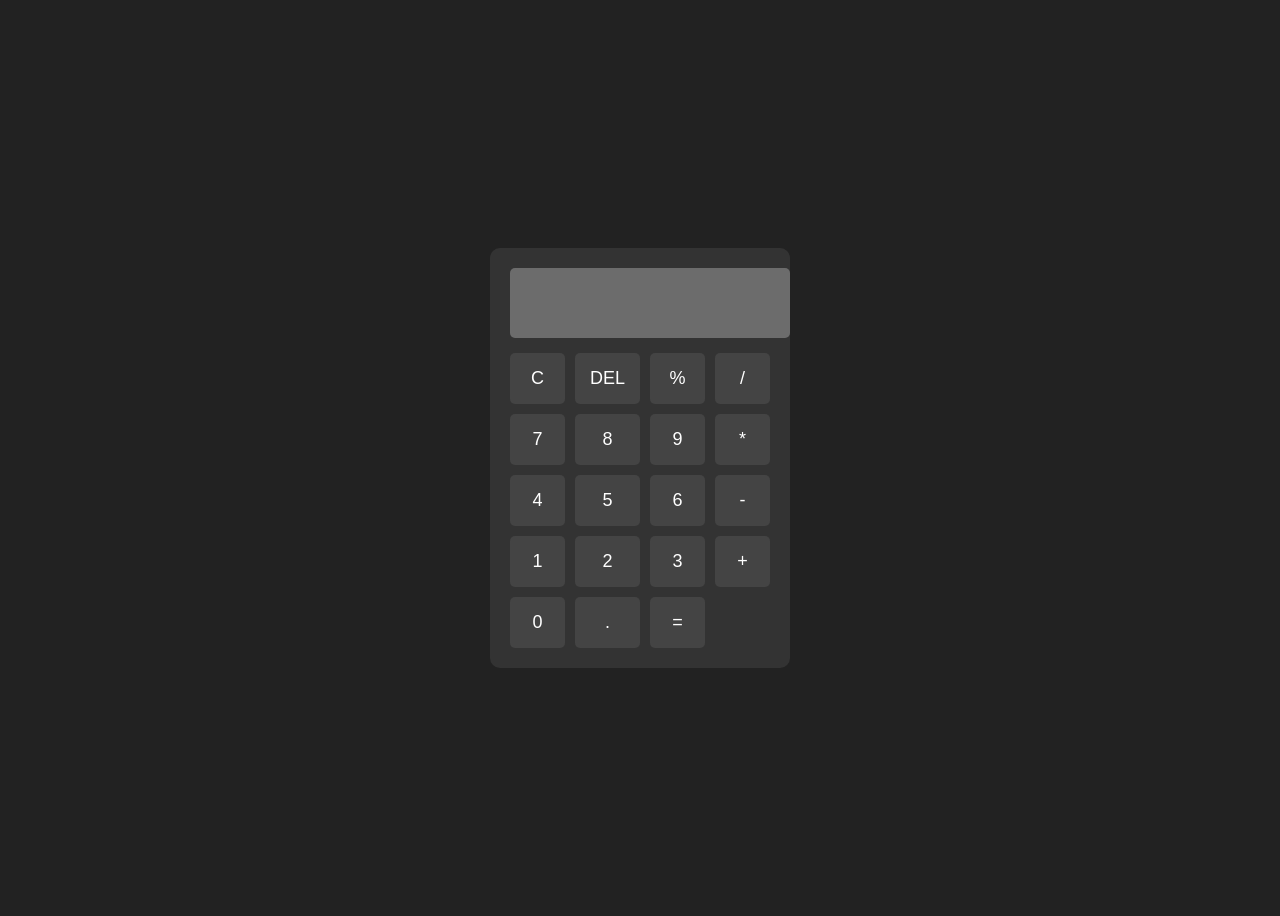
==== index.html @ 801c64b6 "Demo Calculator" ====
<!DOCTYPE html>
<html lang="en">
<head>
<meta charset="UTF-8">
<meta name="viewport" content="width=device-width, initial-scale=1.0">
<title>Calculator</title>
<link rel="stylesheet" href="style.css">
</head>

<body>

<div class="calculator">

<input type="text" id="display" disabled>

<div class="buttons">

<button onclick="clearDisplay()">C</button>
<button onclick="deleteLast()">DEL</button>
<button onclick="appendValue('%')">%</button>
<button onclick="appendValue('/')">/</button>

<button onclick="appendValue('7')">7</button>
<button onclick="appendValue('8')">8</button>
<button onclick="appendValue('9')">9</button>
<button onclick="appendValue('*')">*</button>

<button onclick="appendValue('4')">4</button>
<button onclick="appendValue('5')">5</button>
<button onclick="appendValue('6')">6</button>
<button onclick="appendValue('-')">-</button>

<button onclick="appendValue('1')">1</button>
<button onclick="appendValue('2')">2</button>
<button onclick="appendValue('3')">3</button>
<button onclick="appendValue('+')">+</button>

<button onclick="appendValue('0')">0</button>
<button onclick="appendValue('.')">.</button>
<button onclick="calculate()">=</button>

</div>

</div>

<script src="script.js"></script>

</body>
</html>
---- style.css ----
body{
font-family: Arial, sans-serif;
background:#222;
display:flex;
justify-content:center;
align-items:center;
height:100vh;
}

.calculator{
background:#333;
padding:20px;
border-radius:10px;
width:260px;
}

#display{
width:100%;
height:50px;
font-size:22px;
margin-bottom:15px;
text-align:right;
padding:10px;
border:none;
border-radius:5px;
}

.buttons{
display:grid;
grid-template-columns:repeat(4,1fr);
gap:10px;
}

button{
padding:15px;
font-size:18px;
border:none;
border-radius:5px;
cursor:pointer;
background:#444;
color:white;
transition:0.2s;
}

button:hover{
background:#666;
}
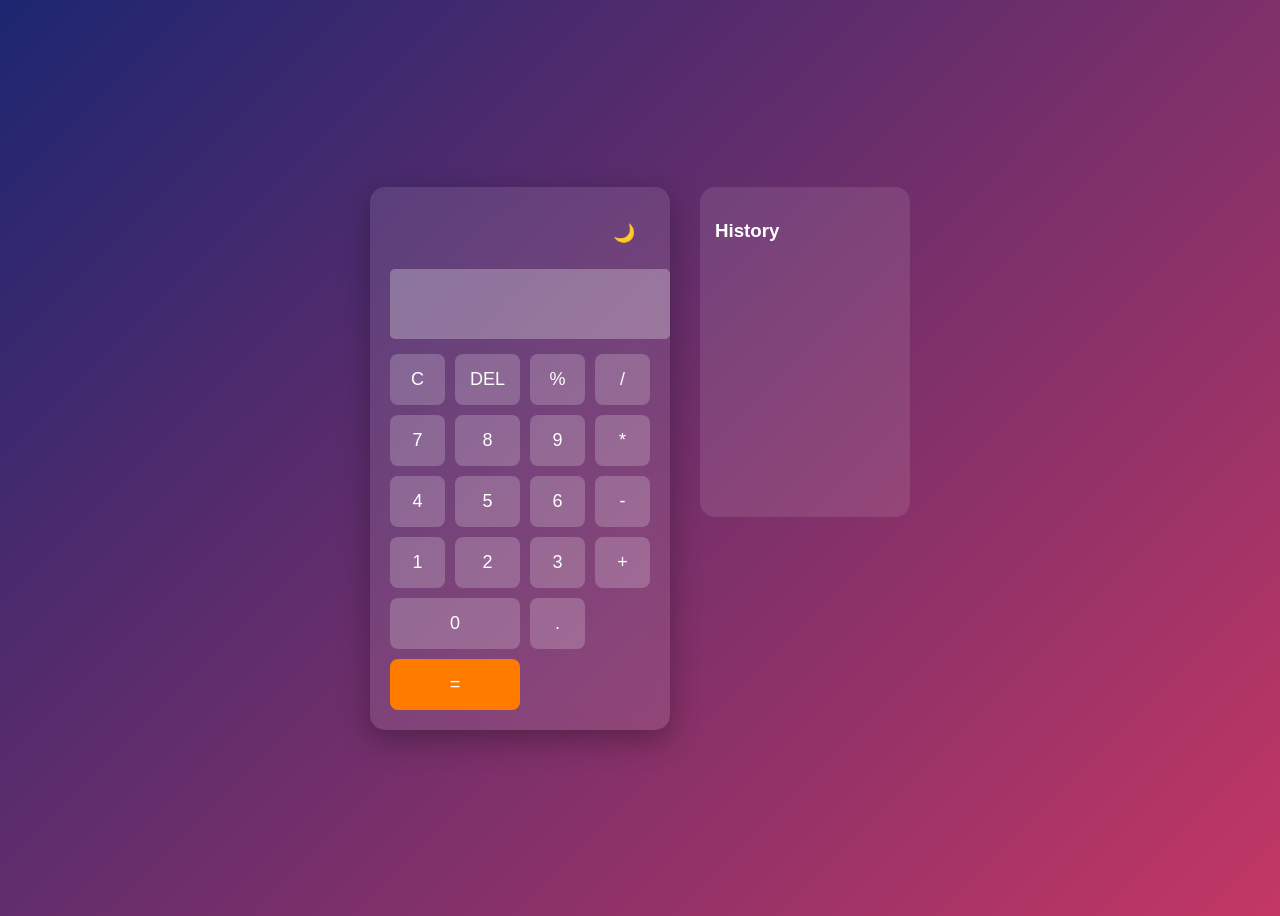
==== commit 9b0fb07f: "History feature added" ====
--- a/index.html
+++ b/index.html
@@ -2,14 +2,19 @@
 <html lang="en">
 <head>
 <meta charset="UTF-8">
-<meta name="viewport" content="width=device-width, initial-scale=1.0">
-<title>Calculator</title>
+<title>Advanced Calculator</title>
 <link rel="stylesheet" href="style.css">
 </head>
 
 <body>
 
+<div class="container">
+
 <div class="calculator">
+
+<div class="top-bar">
+<button onclick="toggleMode()">🌙</button>
+</div>
 
 <input type="text" id="display" disabled>
 
@@ -35,10 +40,17 @@
 <button onclick="appendValue('3')">3</button>
 <button onclick="appendValue('+')">+</button>
 
-<button onclick="appendValue('0')">0</button>
+<button class="zero" onclick="appendValue('0')">0</button>
 <button onclick="appendValue('.')">.</button>
-<button onclick="calculate()">=</button>
+<button class="equal" onclick="calculate()">=</button>
 
+</div>
+
+</div>
+
+<div class="history">
+<h3>History</h3>
+<ul id="historyList"></ul>
 </div>
 
 </div>
--- a/style.css
+++ b/style.css
@@ -1,28 +1,48 @@
 body{
-font-family: Arial, sans-serif;
-background:#222;
+font-family: Arial;
+background: linear-gradient(135deg,#1d2671,#c33764);
+height:100vh;
 display:flex;
 justify-content:center;
 align-items:center;
-height:100vh;
+color:white;
+}
+
+.container{
+display:flex;
+gap:30px;
 }
 
 .calculator{
-background:#333;
+background:rgba(255,255,255,0.1);
+backdrop-filter:blur(10px);
 padding:20px;
-border-radius:10px;
+border-radius:15px;
+box-shadow:0 10px 30px rgba(0,0,0,0.3);
 width:260px;
+}
+
+.top-bar{
+text-align:right;
+margin-bottom:10px;
+}
+
+.top-bar button{
+background:none;
+border:none;
+font-size:18px;
+cursor:pointer;
 }
 
 #display{
 width:100%;
 height:50px;
 font-size:22px;
+text-align:right;
 margin-bottom:15px;
-text-align:right;
-padding:10px;
 border:none;
 border-radius:5px;
+padding:10px;
 }
 
 .buttons{
@@ -35,13 +55,42 @@
 padding:15px;
 font-size:18px;
 border:none;
-border-radius:5px;
+border-radius:8px;
 cursor:pointer;
-background:#444;
+background:rgba(255,255,255,0.2);
 color:white;
 transition:0.2s;
 }
 
 button:hover{
-background:#666;
+transform:scale(1.05);
+background:rgba(255,255,255,0.4);
+}
+
+.equal{
+grid-column:span 2;
+background:#ff7b00;
+}
+
+.zero{
+grid-column:span 2;
+}
+
+.history{
+background:rgba(255,255,255,0.1);
+padding:15px;
+border-radius:15px;
+width:180px;
+height:300px;
+overflow:auto;
+}
+
+.history ul{
+list-style:none;
+padding:0;
+}
+
+.history li{
+margin-bottom:5px;
+font-size:14px;
 }
